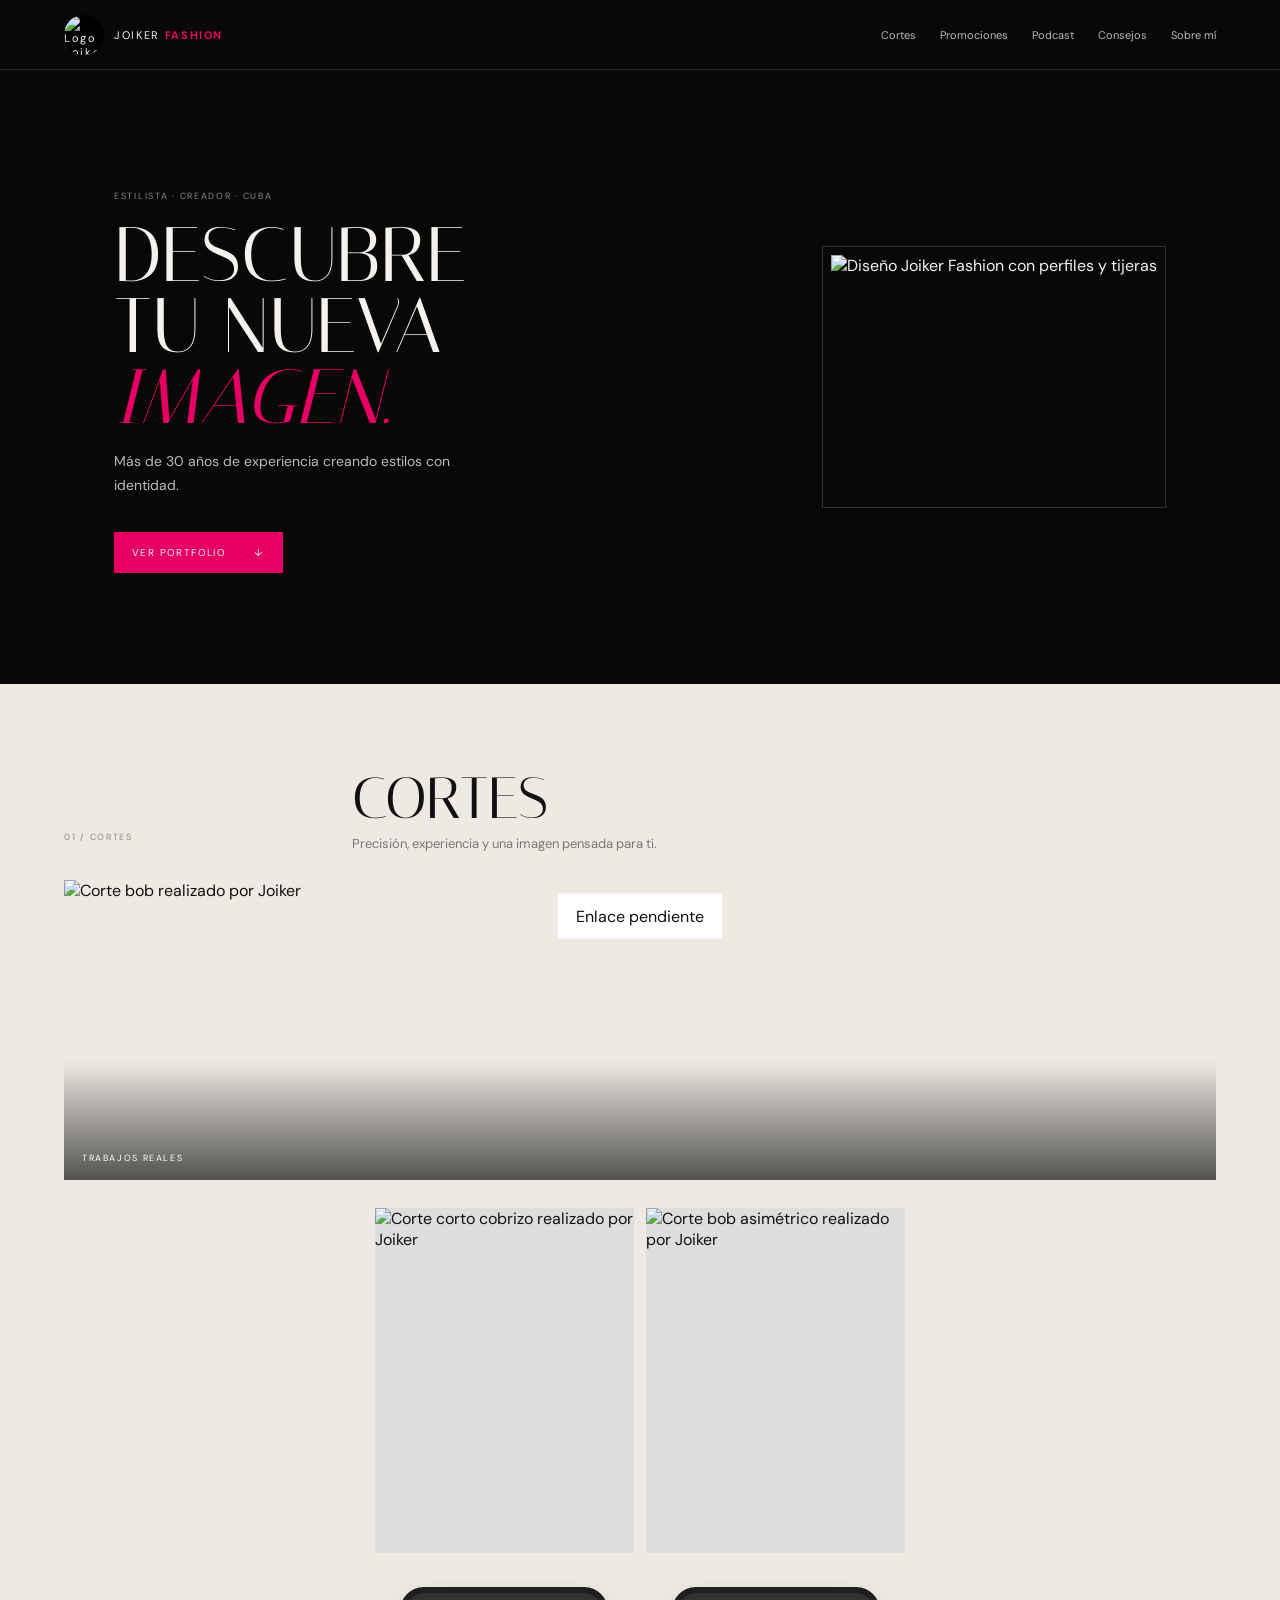
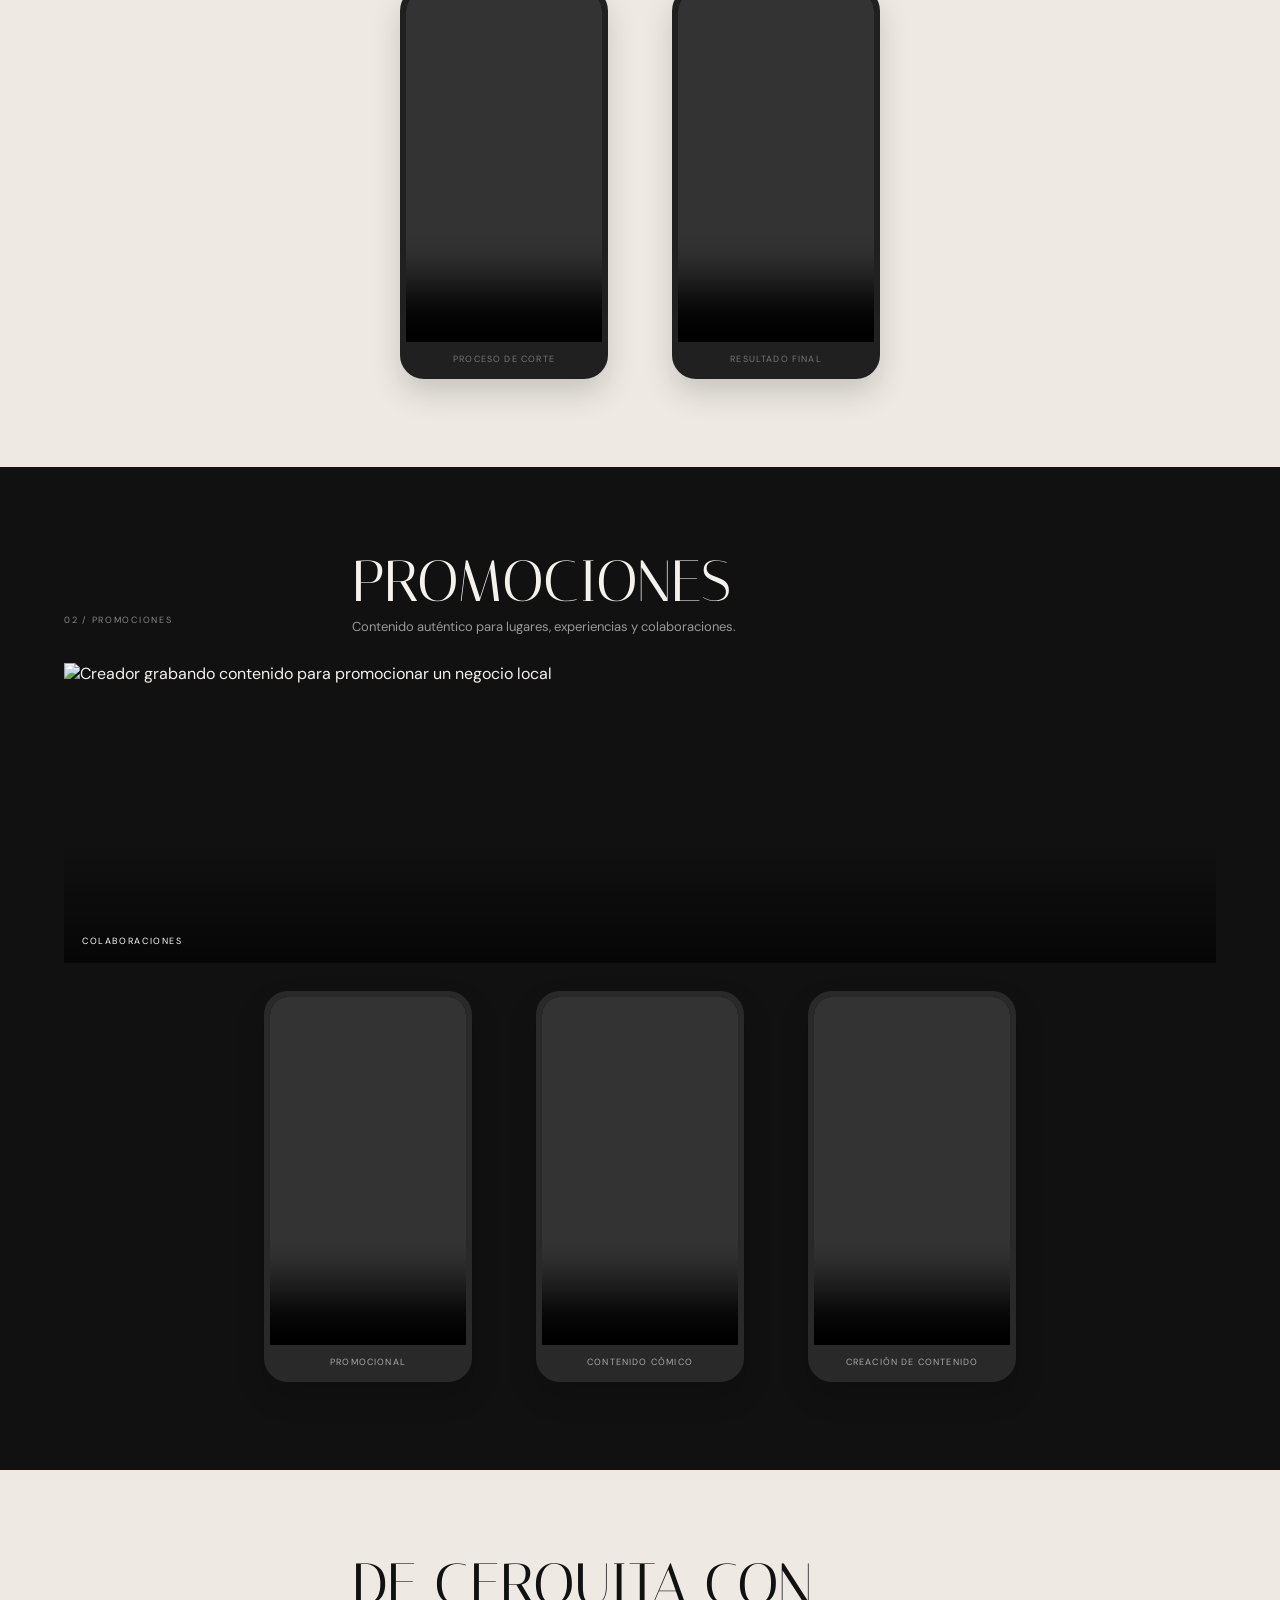
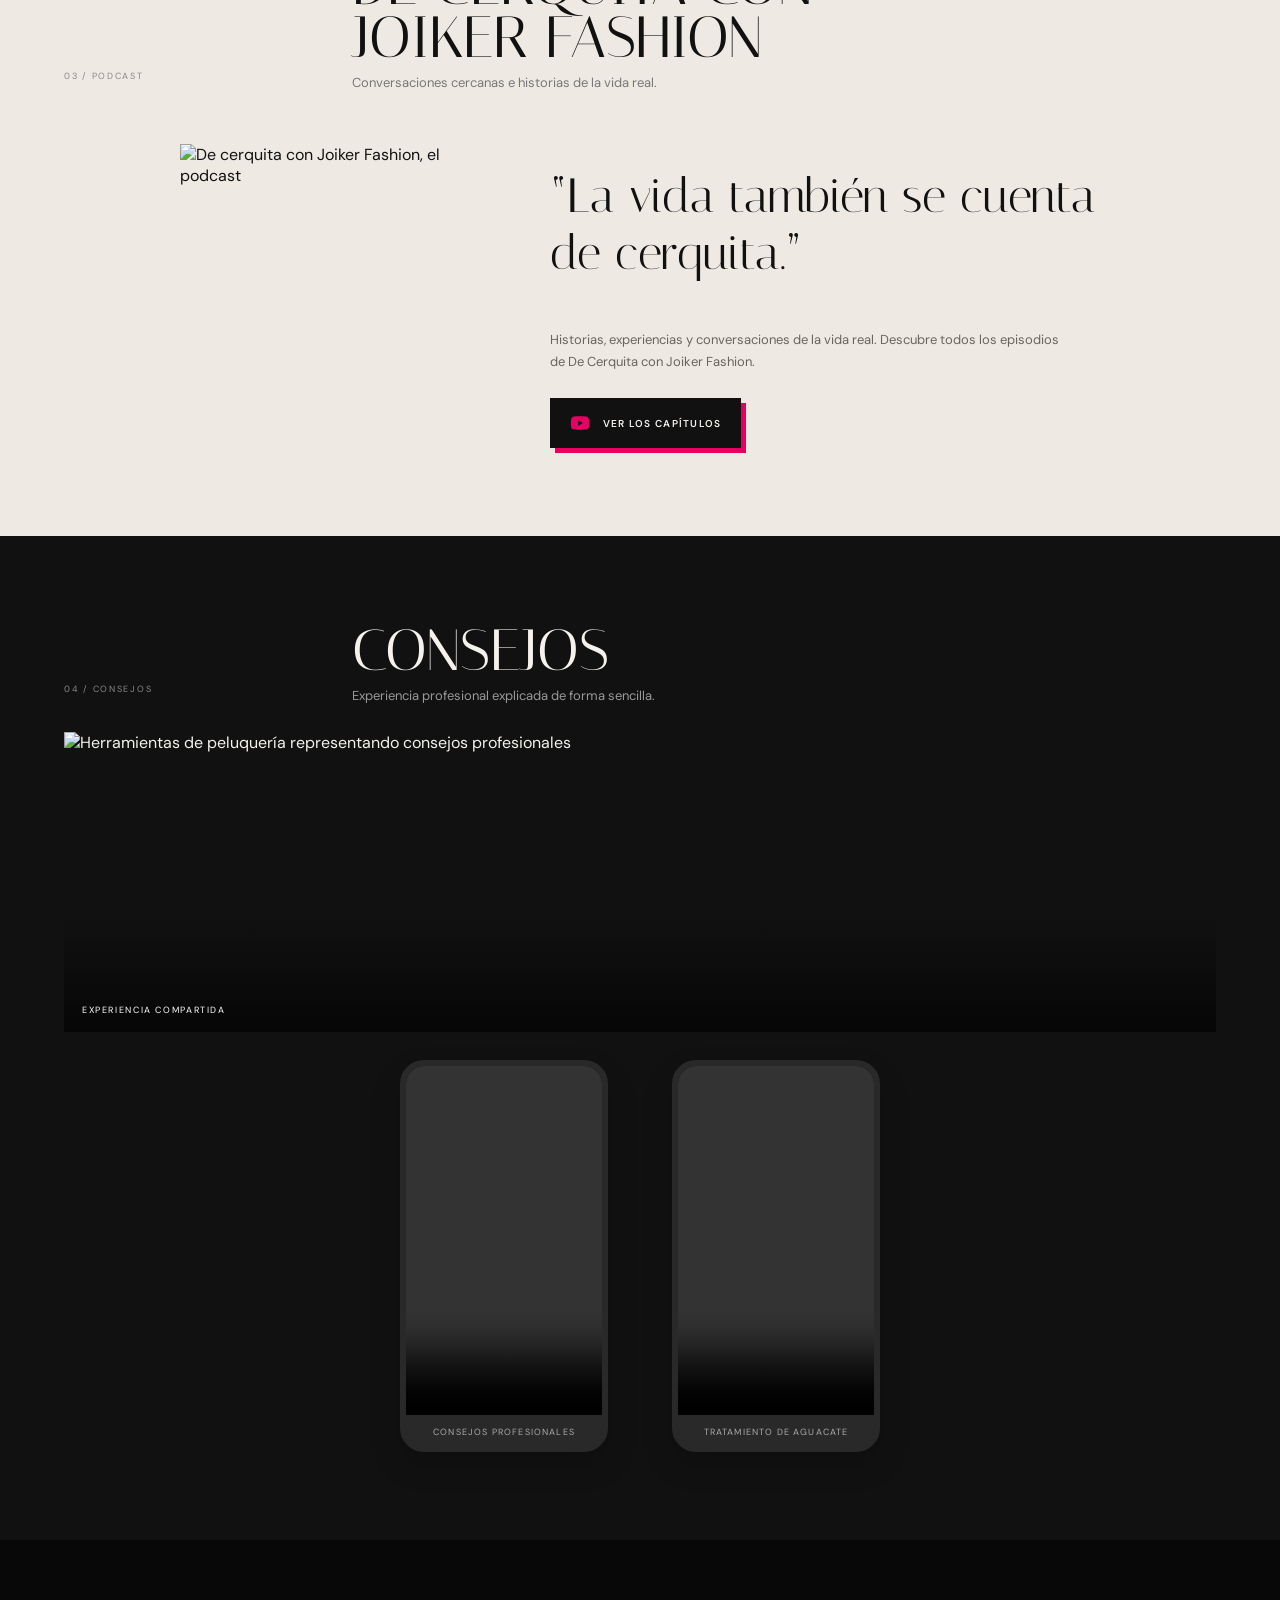
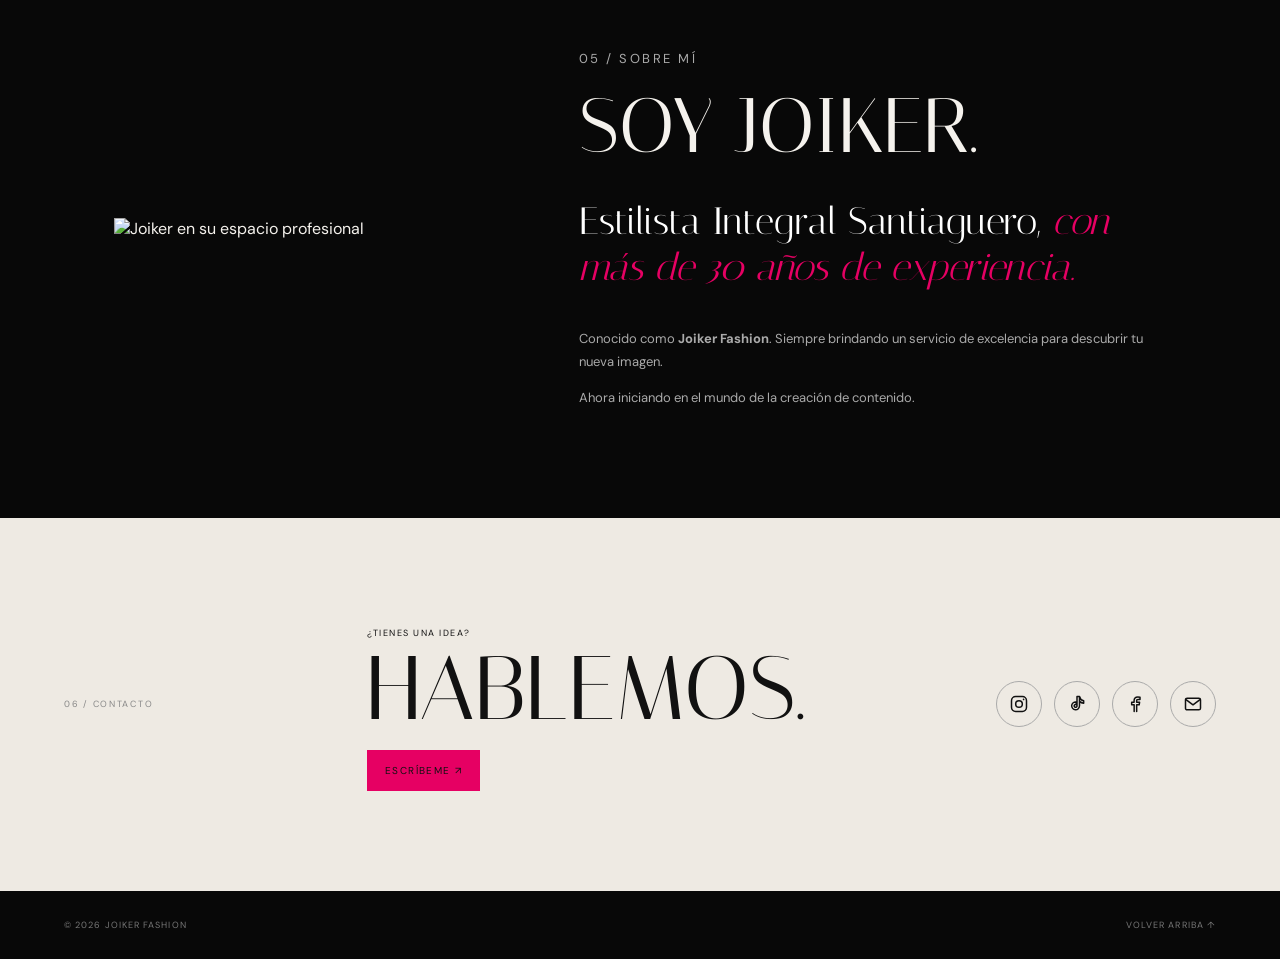
==== index.html @ 78ee2768 "Añadir portfolio de Joiker Fashion" ====
<!doctype html><html lang="es"><head>
<meta charset="utf-8"><meta name="viewport" content="width=device-width,initial-scale=1"><meta name="theme-color" content="#080808">
<meta name="description" content="Joiker Fashion — estilista integral santiaguero y creador de contenido con más de 30 años de experiencia.">
<meta property="og:title" content="Joiker Fashion | Descubre tu imagen"><meta property="og:description" content="Cortes, promociones, podcast y consejos."><meta property="og:image" content="assets/portada-joiker-recortada.png">
<title>Joiker Fashion | Descubre tu imagen</title><link rel="icon" type="image/png" href="assets/logo-limpio.png"><link rel="preconnect" href="https://fonts.googleapis.com"><link rel="preconnect" href="https://fonts.gstatic.com" crossorigin><link href="https://fonts.googleapis.com/css2?family=DM+Sans:wght@400;500;600&family=Italiana&display=swap" rel="stylesheet"><link rel="stylesheet" href="styles.css">
</head><body>
<a class="skip" href="#contenido">Ir al contenido</a>
<header class="nav"><a class="brand" href="#inicio"><img src="assets/logo-limpio.png" alt="Logo Joiker Fashion"><span>JOIKER <b>FASHION</b></span></a><button class="menu-btn" aria-label="Abrir menú" aria-expanded="false"><i></i><i></i></button><nav><a href="#cortes">Cortes</a><a href="#promociones">Promociones</a><a href="#podcast">Podcast</a><a href="#consejos">Consejos</a><a href="#sobre-mi">Sobre mí</a></nav></header>
<main id="contenido">
<section class="hero" id="inicio"><div class="hero-copy reveal"><p class="eyebrow">ESTILISTA · CREADOR · CUBA</p><h1>DESCUBRE<br>TU NUEVA<br><em>IMAGEN.</em></h1><p>Más de 30 años de experiencia creando estilos con identidad.</p><a class="button" href="#cortes">Ver portfolio <span>↓</span></a></div><figure class="hero-photo reveal"><img src="assets/portada-joiker-recortada.png" alt="Diseño Joiker Fashion con perfiles y tijeras"></figure></section>
<section class="category" id="cortes"><header class="category-head"><p class="index">01 / CORTES</p><div><h2>CORTES</h2><p>Precisión, experiencia y una imagen pensada para ti.</p></div></header><div class="category-cover cuts-cover"><img src="assets/corte-real-1.jpg" alt="Corte bob realizado por Joiker"><span>TRABAJOS REALES</span></div><div class="showcase photos two"><figure><img src="assets/corte-real-2.jpg" alt="Corte corto cobrizo realizado por Joiker"></figure><figure><img src="assets/corte-real-3.jpg" alt="Corte bob asimétrico realizado por Joiker"></figure></div><div class="phones"><figure class="phone"><video controls playsinline preload="metadata"><source src="assets/video-corte-1.mp4" type="video/mp4"></video><figcaption>Proceso de corte</figcaption></figure><figure class="phone"><video controls playsinline preload="metadata"><source src="assets/video-corte-2.mp4" type="video/mp4"></video><figcaption>Resultado final</figcaption></figure></div></section>
<section class="category alt" id="promociones"><header class="category-head"><p class="index">02 / PROMOCIONES</p><div><h2>PROMOCIONES</h2><p>Contenido auténtico para lugares, experiencias y colaboraciones.</p></div></header><div class="category-cover"><img src="assets/portada-promociones-general.png" alt="Creador grabando contenido para promocionar un negocio local"><span>COLABORACIONES</span></div><div class="phones three"><figure class="phone"><video controls playsinline preload="metadata"><source src="assets/video-promocional.mp4" type="video/mp4"></video><figcaption>Promocional</figcaption></figure><figure class="phone"><video controls playsinline preload="metadata"><source src="assets/video-comico.mp4" type="video/mp4"></video><figcaption>Contenido cómico</figcaption></figure><figure class="phone"><video controls playsinline preload="metadata"><source src="assets/video-otro.mp4" type="video/mp4"></video><figcaption>Creación de contenido</figcaption></figure></div></section>
<section class="category" id="podcast"><header class="category-head"><p class="index">03 / PODCAST</p><div><h2>DE CERQUITA CON<br>JOIKER FASHION</h2><p>Conversaciones cercanas e historias de la vida real.</p></div></header><div class="podcast-card"><img src="assets/podcast-de-cerquita.jpg" alt="De cerquita con Joiker Fashion, el podcast"><div><p class="quote">“La vida también se cuenta de cerquita.”</p><p class="podcast-copy">Historias, experiencias y conversaciones de la vida real. Descubre todos los episodios de De Cerquita con Joiker Fashion.</p><div class="podcast-actions"><a class="youtube-button" href="https://www.youtube.com/@DecerquitaconJoikerFashion" target="_blank" rel="noopener" aria-label="Ver los capítulos en YouTube"><svg viewBox="0 0 24 24" aria-hidden="true"><path d="M21.6 7.2a2.8 2.8 0 0 0-2-2C17.8 4.7 12 4.7 12 4.7s-5.8 0-7.6.5a2.8 2.8 0 0 0-2 2A29 29 0 0 0 2 12a29 29 0 0 0 .4 4.8 2.8 2.8 0 0 0 2 2c1.8.5 7.6.5 7.6.5s5.8 0 7.6-.5a2.8 2.8 0 0 0 2-2A29 29 0 0 0 22 12a29 29 0 0 0-.4-4.8Z"/><path class="play" d="m10 9 5 3-5 3Z"/></svg><span>Ver los capítulos</span></a></div></div></div></section>
<section class="category alt" id="consejos"><header class="category-head"><p class="index">04 / CONSEJOS</p><div><h2>CONSEJOS</h2><p>Experiencia profesional explicada de forma sencilla.</p></div></header><div class="category-cover"><img src="assets/portada-consejos-general.png" alt="Herramientas de peluquería representando consejos profesionales"><span>EXPERIENCIA COMPARTIDA</span></div><div class="phones"><figure class="phone"><video controls playsinline preload="metadata"><source src="assets/video-consejos.mp4" type="video/mp4"></video><figcaption>Consejos profesionales</figcaption></figure><figure class="phone"><video controls playsinline preload="metadata"><source src="assets/video-tratamiento-aguacate.mp4" type="video/mp4"></video><figcaption>Tratamiento de aguacate</figcaption></figure></div></section>
<section class="about" id="sobre-mi"><figure><img src="assets/joiker-perfil.jpg" alt="Joiker en su espacio profesional"></figure><div><p class="index">05 / SOBRE MÍ</p><h2>SOY JOIKER.</h2><p class="about-lead">Estilista Integral Santiaguero, <em>con más de 30 años de experiencia.</em></p><p>Conocido como <strong>Joiker Fashion</strong>. Siempre brindando un servicio de excelencia para descubrir tu nueva imagen.</p><p>Ahora iniciando en el mundo de la creación de contenido.</p></div></section>
<section class="contact" id="contacto"><p class="index">06 / CONTACTO</p><div><p>¿TIENES UNA IDEA?</p><h2>HABLEMOS.</h2><a class="button js-email" href="#">Escríbeme ↗</a></div><nav class="social-icons" aria-label="Redes sociales"><a class="js-instagram" href="#" target="_blank" rel="noopener" aria-label="Instagram"><svg viewBox="0 0 24 24"><rect x="3" y="3" width="18" height="18" rx="5"/><circle cx="12" cy="12" r="4"/><circle cx="17.5" cy="6.5" r="1" class="fill"/></svg></a><a class="js-tiktok" href="#" target="_blank" rel="noopener" aria-label="TikTok"><svg viewBox="0 0 24 24"><path d="M15 3v11.2a4.7 4.7 0 1 1-4-4.65v3.2a1.7 1.7 0 1 0 1 1.55V3h3Zm0 0c.5 2.8 2.2 4.5 5 5v3.1c-2-.2-3.7-1-5-2.2"/></svg></a><a class="js-facebook" href="#" target="_blank" rel="noopener" aria-label="Facebook"><svg viewBox="0 0 24 24"><path d="M14 21v-8h3l.5-3H14V8.2c0-.9.3-1.7 1.8-1.7H18V3.8c-.4-.1-1.5-.2-2.6-.2-2.7 0-4.5 1.6-4.5 4.6V10H8v3h3v8"/></svg></a><a class="js-email" href="#" aria-label="Correo electrónico"><svg viewBox="0 0 24 24"><rect x="3" y="5" width="18" height="14" rx="2"/><path d="m4 7 8 6 8-6"/></svg></a></nav></section>
</main><footer><span>© <span id="year"></span> Joiker Fashion</span><a href="#inicio">Volver arriba ↑</a></footer><div class="toast">Enlace pendiente</div><script src="script.js"></script></body></html>
---- styles.css ----
:root{--bg:#080808;--paper:#eeeae3;--pink:#e60063;--white:#f5f2ed;--pad:clamp(20px,5vw,68px);--max:1180px}*{box-sizing:border-box}html{scroll-behavior:smooth}body{margin:0;background:var(--bg);color:var(--white);font-family:"DM Sans",sans-serif}img,video{display:block;width:100%}a{color:inherit;text-decoration:none}h1,h2{font-family:"Italiana",serif;font-weight:400;margin:0;line-height:.92}em{font-weight:400;color:var(--pink)}.skip{position:fixed;top:-60px;left:10px;background:var(--pink);padding:10px;z-index:99}.skip:focus{top:10px}.nav{height:70px;padding:0 var(--pad);border-bottom:1px solid #292929;display:flex;align-items:center;justify-content:space-between;position:relative;z-index:20}.brand{display:flex;align-items:center;gap:10px;font-size:11px;letter-spacing:.15em}.brand img{width:40px;height:40px;border-radius:50%;object-fit:cover}.brand b{color:var(--pink)}.nav nav{display:flex;gap:24px;font-size:11px;color:#bbb}.menu-btn{display:none;background:none;border:0;width:40px}.menu-btn i{display:block;height:1px;background:white;margin:6px}.hero{max-width:var(--max);min-height:calc(100svh - 70px);margin:auto;padding:clamp(55px,8vw,100px) var(--pad);display:grid;grid-template-columns:1fr 1fr;align-items:center;gap:clamp(35px,7vw,95px)}.eyebrow,.index{font-size:9px;letter-spacing:.19em;color:#888}.hero h1{font-size:clamp(58px,7vw,104px);margin:20px 0}.hero-copy>p:not(.eyebrow){color:#bbb;font-size:14px;line-height:1.7;max-width:400px}.button{display:inline-flex;gap:28px;background:var(--pink);padding:14px 18px;margin-top:20px;font-size:10px;letter-spacing:.14em;text-transform:uppercase}.hero-photo{margin:0;max-width:480px;justify-self:end;border:1px solid #333;padding:10px}.hero-photo img{aspect-ratio:4/3;object-fit:cover}.category{padding:clamp(70px,9vw,120px) var(--pad);background:var(--paper);color:#111}.category.alt{background:#111;color:var(--white)}.category>*{max-width:var(--max);margin-inline:auto}.category-head{display:grid;grid-template-columns:1fr 3fr;align-items:end;margin-bottom:36px}.category-head h2{font-size:clamp(46px,6vw,82px)}.category-head div p{color:#777;font-size:13px;margin:10px 0 0}.alt .category-head div p{color:#999}.category-cover{height:clamp(220px,36vw,430px);position:relative;overflow:hidden;margin-bottom:34px}.category-cover img{height:100%;object-fit:cover}.category-cover:after{content:"";position:absolute;inset:0;background:linear-gradient(transparent 60%,rgba(0,0,0,.65))}.category-cover span{position:absolute;left:18px;bottom:16px;z-index:2;color:white;font-size:9px;letter-spacing:.18em}.showcase.photos{display:grid;grid-template-columns:repeat(3,1fr);gap:12px;margin-bottom:46px}.photos figure{margin:0;overflow:hidden;background:#ddd}.photos img{aspect-ratio:3/4;object-fit:cover}.phones{display:flex;justify-content:center;align-items:flex-start;gap:clamp(20px,5vw,64px);flex-wrap:wrap}.phone{width:min(100%,260px);margin:0;border:7px solid #202020;border-radius:28px;background:#202020;overflow:hidden;box-shadow:0 16px 36px rgba(0,0,0,.18)}.alt .phone{border-color:#292929;background:#292929}.phone video{aspect-ratio:9/16;object-fit:cover;background:#000}.phone figcaption{text-align:center;padding:11px 6px 8px;color:#777;font-size:9px;letter-spacing:.13em;text-transform:uppercase}.alt .phone figcaption{color:#aaa}.podcast-card{display:grid;grid-template-columns:280px 1fr;gap:clamp(35px,7vw,90px);align-items:center;max-width:920px}.podcast-card img{aspect-ratio:1;object-fit:contain}.quote{font-family:"Italiana";font-size:clamp(28px,4vw,48px)}.text-link{font-size:10px;color:var(--pink);letter-spacing:.12em;text-transform:uppercase;border-bottom:1px solid var(--pink);padding-bottom:7px}.about{max-width:var(--max);margin:auto;padding:clamp(75px,10vw,130px) var(--pad);display:grid;grid-template-columns:minmax(260px,460px) 1fr;gap:clamp(40px,8vw,100px);align-items:center}.about figure{margin:0}.about figure img{width:100%;height:auto;object-fit:contain}.about h2{font-size:clamp(45px,6vw,78px);margin:20px 0}.about-lead{font-family:"Italiana";font-size:clamp(24px,3vw,38px)!important;line-height:1.2!important;color:white!important}.about div>p{color:#aaa;line-height:1.75;font-size:13px}.contact{background:var(--paper);color:#111;padding:clamp(65px,8vw,100px) var(--pad);display:grid;grid-template-columns:1fr 2fr 1fr;align-items:center;gap:30px}.contact h2{font-size:clamp(50px,7vw,90px)}.contact>div>p{font-size:9px;letter-spacing:.17em}.social-icons{display:flex;gap:12px;justify-content:flex-end}.social-icons a{width:46px;height:46px;border:1px solid #aaa;border-radius:50%;display:grid;place-items:center;transition:.2s}.social-icons a:hover{background:var(--pink);border-color:var(--pink);color:white}.social-icons svg{width:20px;height:20px;fill:none;stroke:currentColor;stroke-width:1.8;stroke-linecap:round;stroke-linejoin:round}.social-icons .fill{fill:currentColor;stroke:none}footer{padding:28px var(--pad);display:flex;justify-content:space-between;color:#777;font-size:9px;letter-spacing:.12em;text-transform:uppercase}.toast{position:fixed;bottom:20px;left:50%;transform:translate(-50%,130%);background:white;color:#111;padding:12px 18px;transition:.3s}.toast.show{transform:translate(-50%,0)}.reveal{opacity:0;transform:translateY(18px);transition:.6s}.reveal.visible{opacity:1;transform:none}
@media(max-width:760px){.nav nav{display:none;position:absolute;top:70px;left:0;right:0;background:#090909;padding:24px var(--pad);flex-direction:column}.nav.open nav{display:flex}.menu-btn{display:block}.hero{grid-template-columns:1fr;min-height:auto;padding-block:55px}.hero-photo{max-width:420px;justify-self:center}.category-head{grid-template-columns:1fr;gap:14px}.podcast-card{grid-template-columns:minmax(180px,260px) 1fr}.about{grid-template-columns:1fr}.about figure{max-width:480px;margin:auto}.contact{grid-template-columns:1fr}.social-icons{justify-content:flex-start}}
@media(max-width:500px){.brand span{display:none}.hero h1{font-size:16vw}.hero-photo{padding:6px}.category{padding-inline:20px}.category-cover{height:230px}.showcase.photos{grid-template-columns:repeat(3,1fr);gap:6px}.phone{width:calc(50% - 10px);border-width:5px;border-radius:20px}.phones.three .phone{width:calc(50% - 10px)}.phone figcaption{font-size:7px;min-height:34px}.podcast-card{grid-template-columns:1fr}.podcast-card img{max-width:240px}.about{padding-inline:20px}.contact{padding-inline:20px}.social-icons a{width:43px;height:43px}}
@media(prefers-reduced-motion:reduce){html{scroll-behavior:auto}.reveal{opacity:1;transform:none;transition:none}}

/* Escala calibrada con el portfolio Cogeso UGC de referencia */
.hero{min-height:614px;padding-block:55px}.hero h1{font-size:clamp(58px,6vw,84px);margin-block:18px}.hero-photo{max-width:410px;padding:8px}.category{padding-block:clamp(58px,7vw,88px)}.category-head{margin-bottom:28px}.category-head h2{font-size:clamp(42px,4.5vw,60px)}.category-cover{height:clamp(200px,25vw,300px);margin-bottom:28px}.showcase.photos{max-width:800px;margin-bottom:34px}.phone{width:208px;border-width:6px;border-radius:24px;box-shadow:0 14px 30px rgba(0,0,0,.16)}.about{padding-block:clamp(65px,8vw,95px);grid-template-columns:minmax(240px,380px) 1fr;gap:clamp(40px,7vw,85px)}
@media(max-width:760px){.hero{min-height:auto;padding-block:48px}.hero-photo{max-width:360px}.category-head{gap:12px}.podcast-card{grid-template-columns:minmax(180px,240px) 1fr}.about{grid-template-columns:1fr}.about figure{max-width:420px}}
@media(max-width:500px){.hero h1{font-size:50px}.category{padding-block:58px}.category-head h2{font-size:42px}.category-cover{height:205px}.showcase.photos{grid-template-columns:repeat(2,1fr);gap:8px;max-width:330px}.showcase.photos figure:last-child{grid-column:span 2;width:calc(50% - 4px)}.phones{flex-direction:column;align-items:center;gap:26px}.phone,.phones.three .phone{width:284px;max-width:calc(100vw - 48px);border-width:6px;border-radius:24px}.phone figcaption{font-size:8px;min-height:auto}.podcast-card{grid-template-columns:1fr}.podcast-card img{max-width:220px}.about{padding-block:65px}}

.cuts-cover img{object-position:center 38%}.showcase.photos.two{grid-template-columns:repeat(2,1fr);max-width:530px}
@media(max-width:500px){.showcase.photos.two figure:last-child{grid-column:auto;width:auto}}

.brand img{object-fit:contain;background:#000}

.podcast-copy{max-width:520px;color:#69645e;font-size:13px;line-height:1.7}.podcast-actions{display:flex;align-items:center;gap:22px;flex-wrap:wrap;margin-top:25px}.youtube-button{display:inline-flex;align-items:center;gap:12px;background:#111;color:#f5f2ed;padding:13px 18px;border:1px solid #111;border-radius:0;font-size:10px;font-weight:600;letter-spacing:.13em;text-transform:uppercase;box-shadow:5px 5px 0 var(--pink);transition:transform .2s,box-shadow .2s,color .2s}.youtube-button:hover{color:var(--pink);transform:translate(-2px,-2px);box-shadow:8px 8px 0 var(--pink)}.youtube-button svg{width:22px;height:22px;fill:var(--pink)}.youtube-button .play{fill:#111}.youtube-button:hover .play{fill:#111}
@media(max-width:500px){.podcast-actions{align-items:flex-start;flex-direction:column}.youtube-button{justify-content:center;width:100%;max-width:284px}}
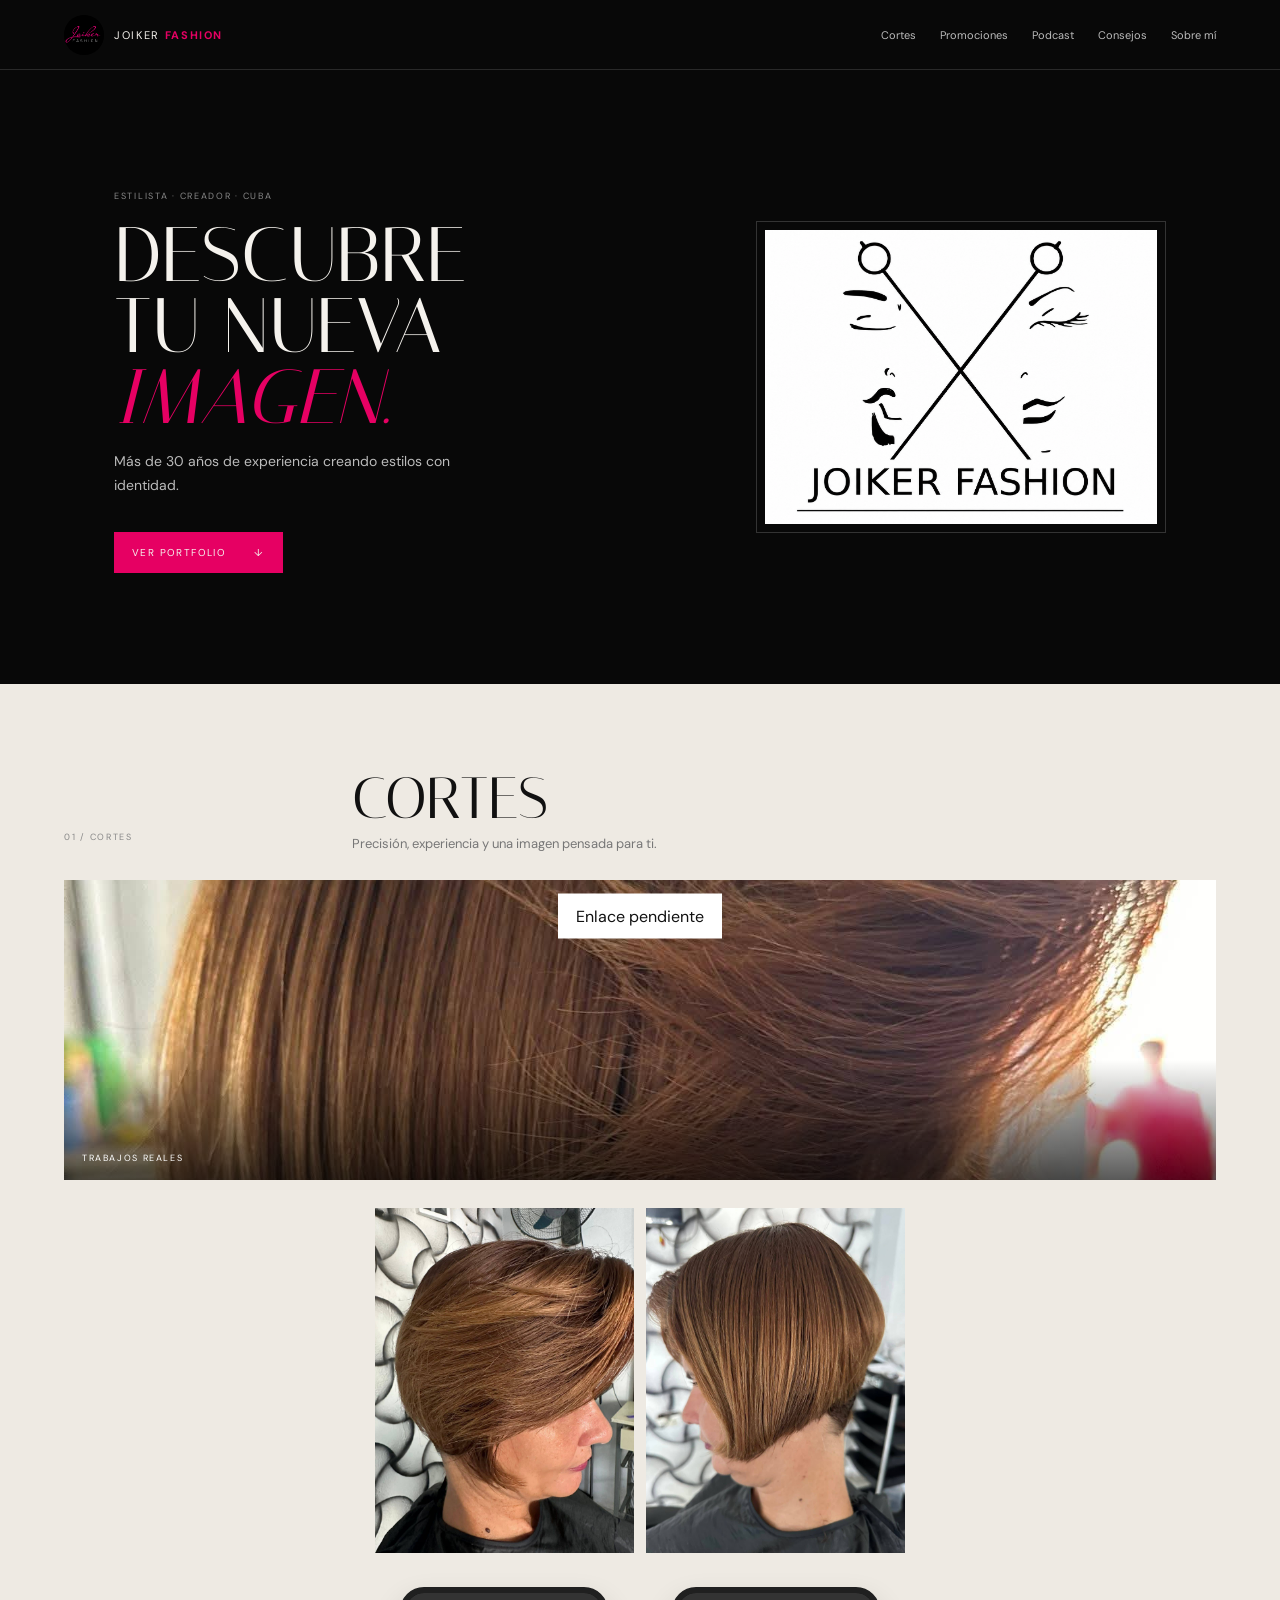
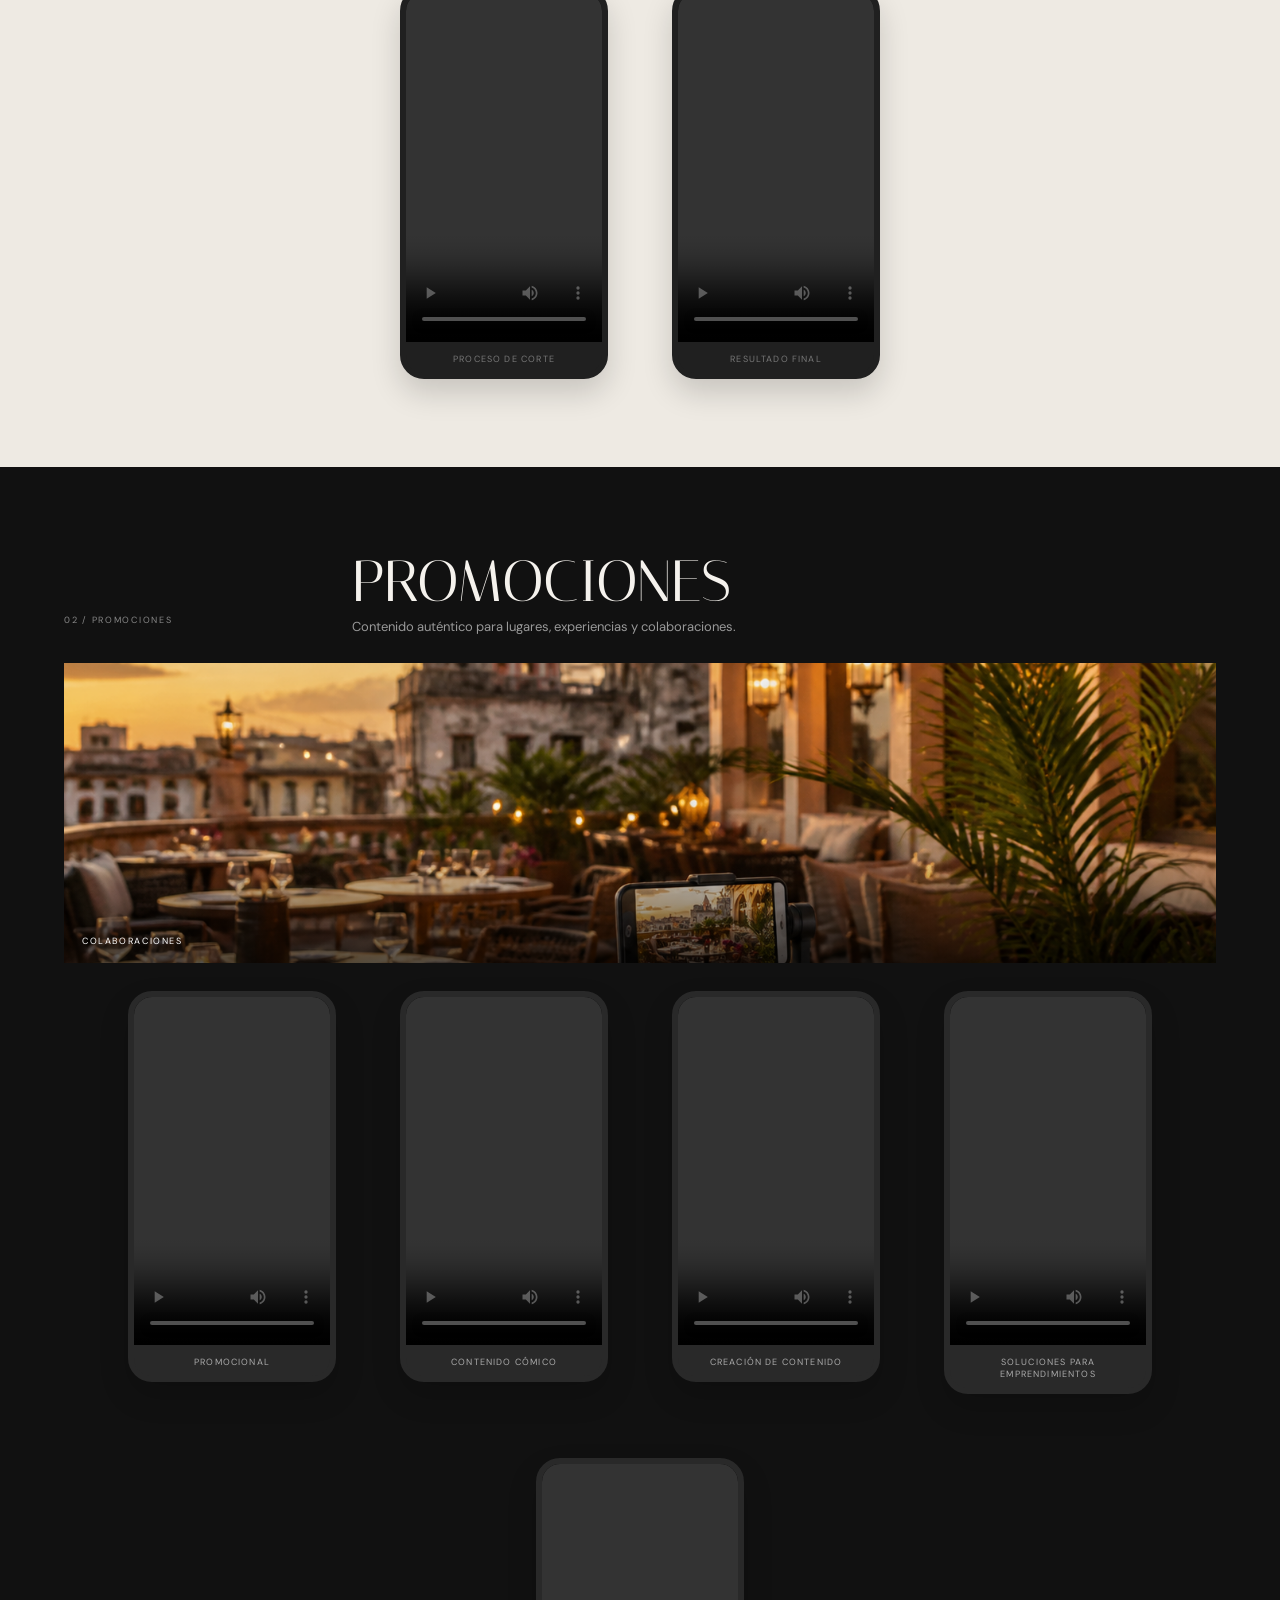
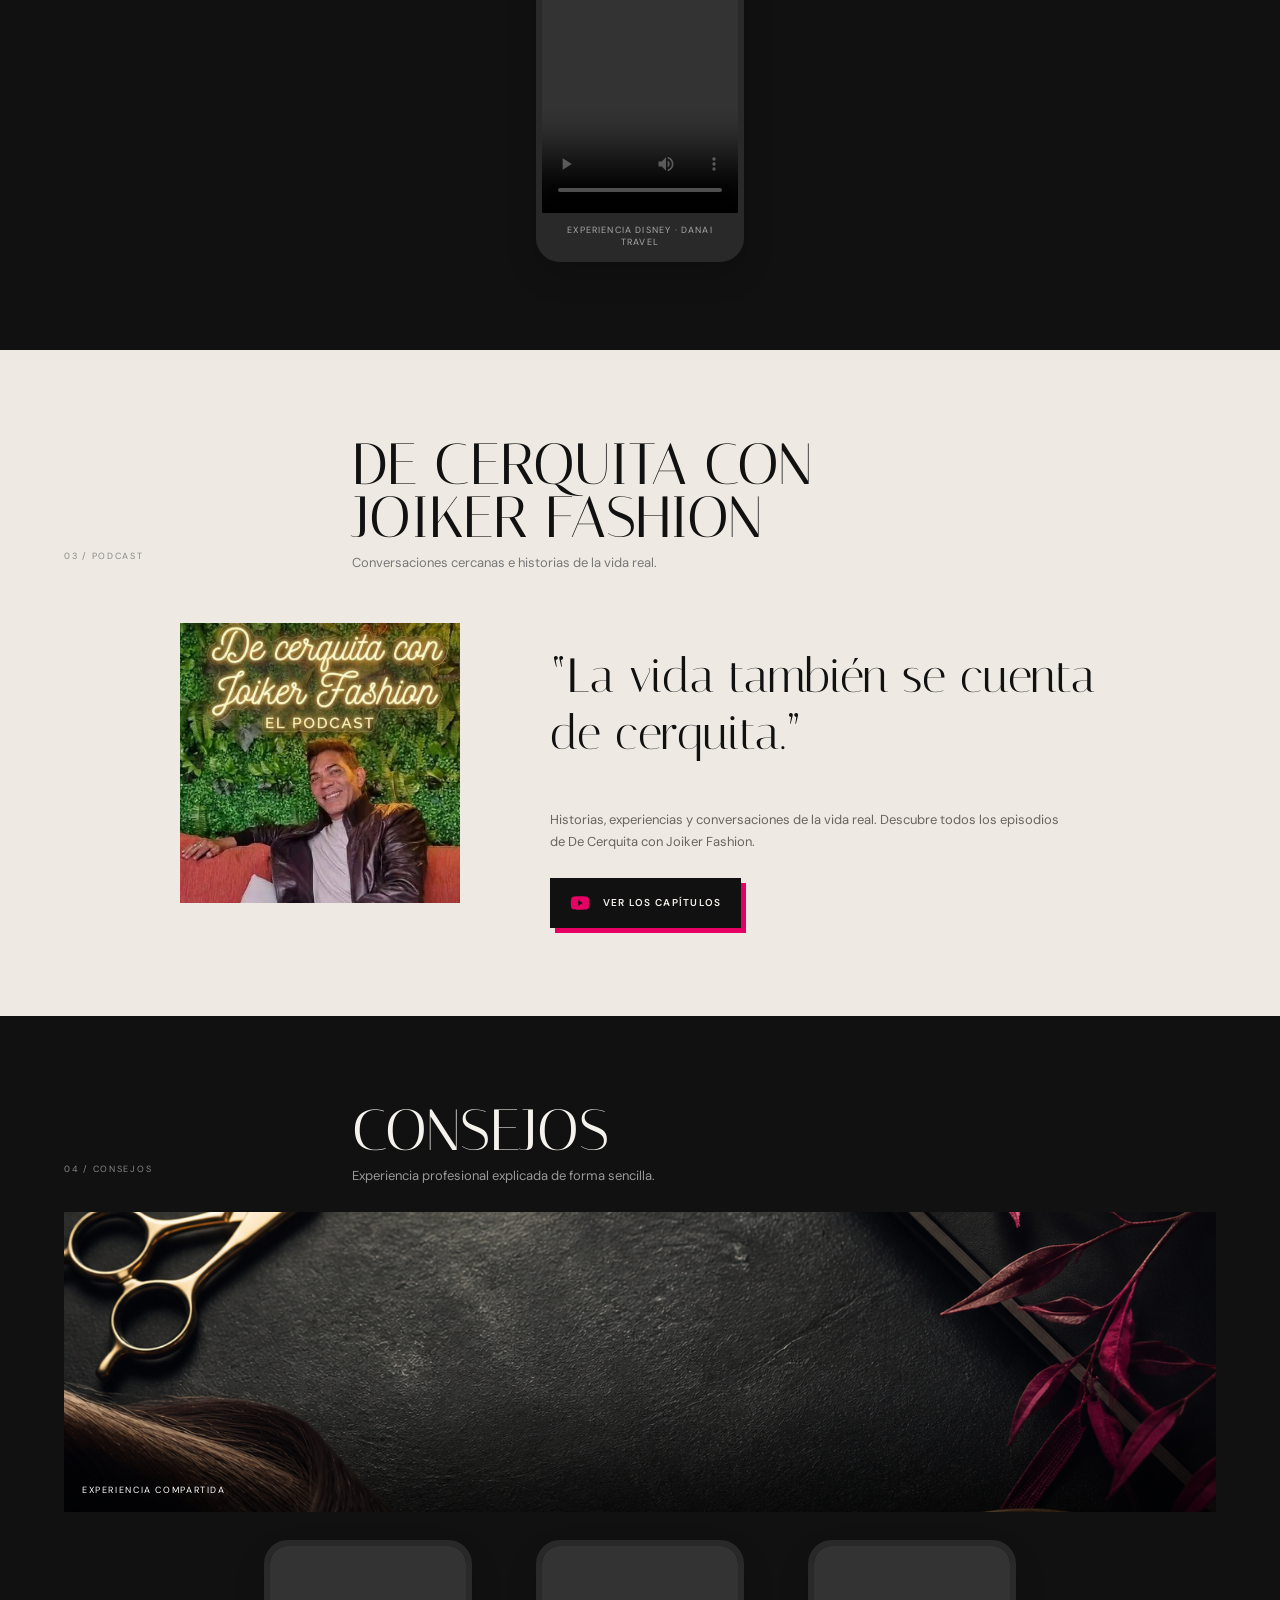
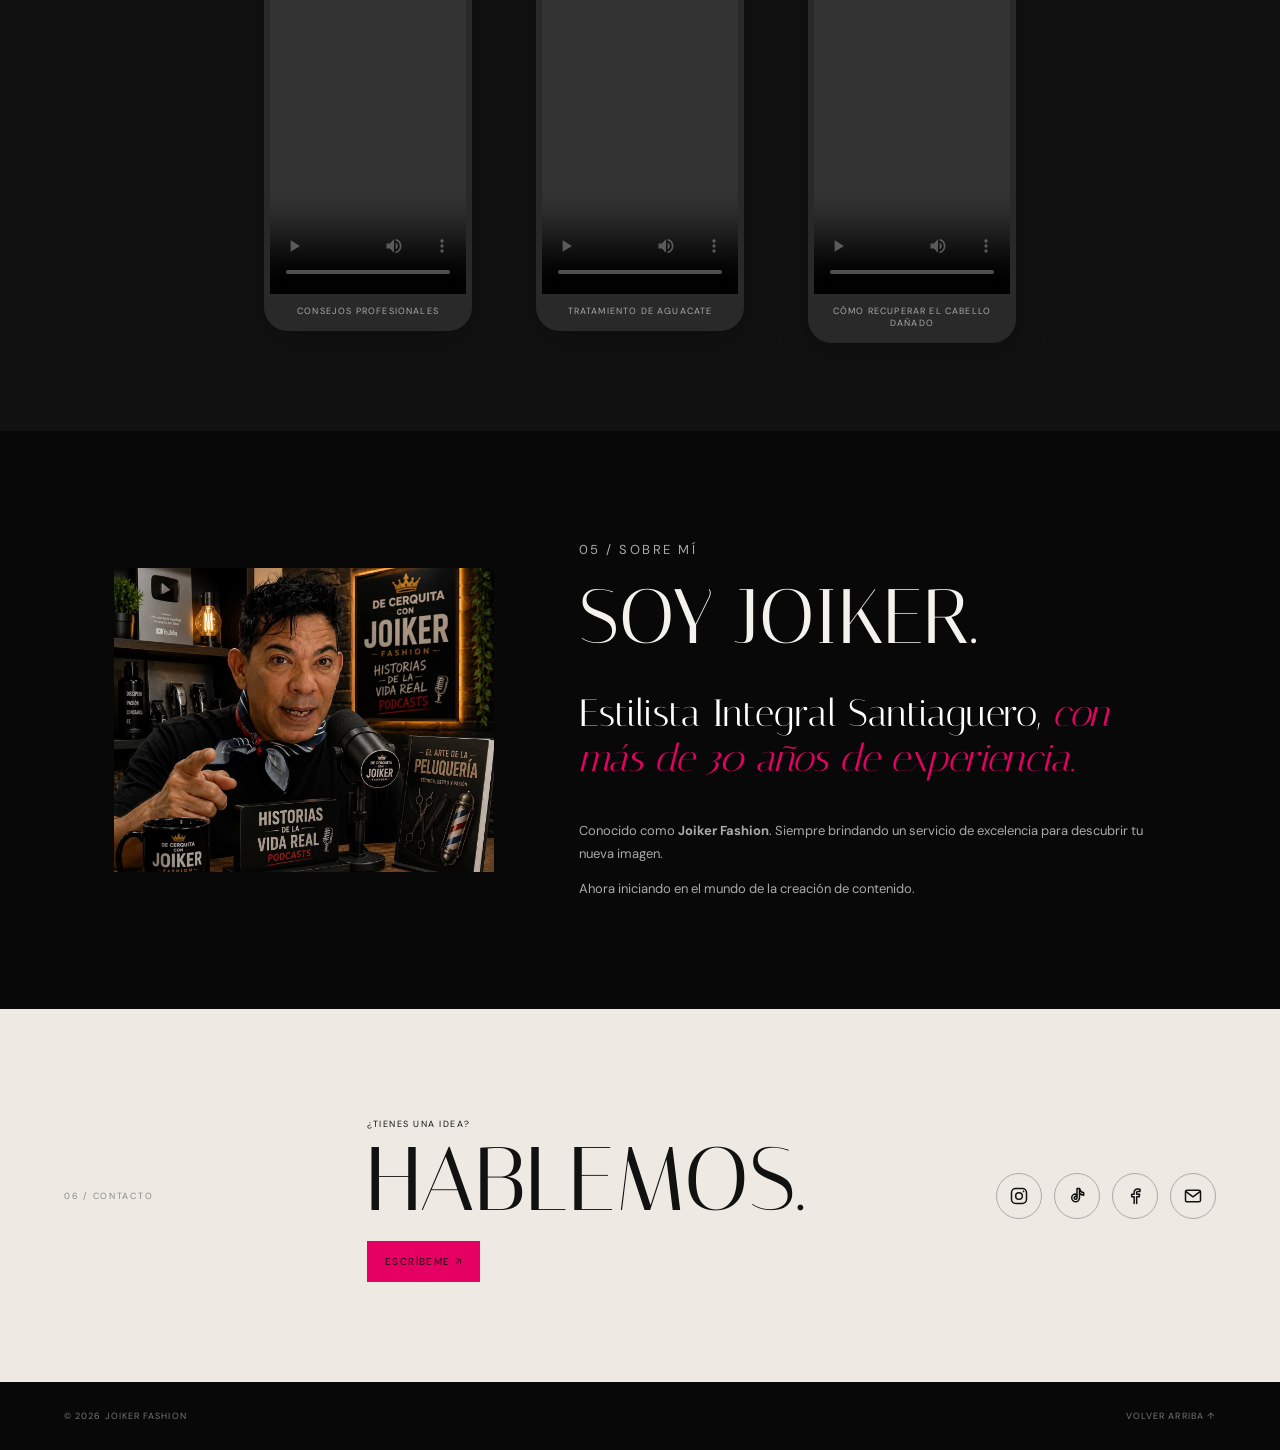
==== commit 2ec1394b: "Actualizar portfolio de Joiker Fashion" ====
--- a/index.html
+++ b/index.html
@@ -9,9 +9,9 @@
 <main id="contenido">
 <section class="hero" id="inicio"><div class="hero-copy reveal"><p class="eyebrow">ESTILISTA · CREADOR · CUBA</p><h1>DESCUBRE<br>TU NUEVA<br><em>IMAGEN.</em></h1><p>Más de 30 años de experiencia creando estilos con identidad.</p><a class="button" href="#cortes">Ver portfolio <span>↓</span></a></div><figure class="hero-photo reveal"><img src="assets/portada-joiker-recortada.png" alt="Diseño Joiker Fashion con perfiles y tijeras"></figure></section>
 <section class="category" id="cortes"><header class="category-head"><p class="index">01 / CORTES</p><div><h2>CORTES</h2><p>Precisión, experiencia y una imagen pensada para ti.</p></div></header><div class="category-cover cuts-cover"><img src="assets/corte-real-1.jpg" alt="Corte bob realizado por Joiker"><span>TRABAJOS REALES</span></div><div class="showcase photos two"><figure><img src="assets/corte-real-2.jpg" alt="Corte corto cobrizo realizado por Joiker"></figure><figure><img src="assets/corte-real-3.jpg" alt="Corte bob asimétrico realizado por Joiker"></figure></div><div class="phones"><figure class="phone"><video controls playsinline preload="metadata"><source src="assets/video-corte-1.mp4" type="video/mp4"></video><figcaption>Proceso de corte</figcaption></figure><figure class="phone"><video controls playsinline preload="metadata"><source src="assets/video-corte-2.mp4" type="video/mp4"></video><figcaption>Resultado final</figcaption></figure></div></section>
-<section class="category alt" id="promociones"><header class="category-head"><p class="index">02 / PROMOCIONES</p><div><h2>PROMOCIONES</h2><p>Contenido auténtico para lugares, experiencias y colaboraciones.</p></div></header><div class="category-cover"><img src="assets/portada-promociones-general.png" alt="Creador grabando contenido para promocionar un negocio local"><span>COLABORACIONES</span></div><div class="phones three"><figure class="phone"><video controls playsinline preload="metadata"><source src="assets/video-promocional.mp4" type="video/mp4"></video><figcaption>Promocional</figcaption></figure><figure class="phone"><video controls playsinline preload="metadata"><source src="assets/video-comico.mp4" type="video/mp4"></video><figcaption>Contenido cómico</figcaption></figure><figure class="phone"><video controls playsinline preload="metadata"><source src="assets/video-otro.mp4" type="video/mp4"></video><figcaption>Creación de contenido</figcaption></figure></div></section>
+<section class="category alt" id="promociones"><header class="category-head"><p class="index">02 / PROMOCIONES</p><div><h2>PROMOCIONES</h2><p>Contenido auténtico para lugares, experiencias y colaboraciones.</p></div></header><div class="category-cover"><img src="assets/portada-promociones-general.png" alt="Creador grabando contenido para promocionar un negocio local"><span>COLABORACIONES</span></div><div class="phones three"><figure class="phone"><video controls playsinline preload="metadata"><source src="assets/video-promocional.mp4" type="video/mp4"></video><figcaption>Promocional</figcaption></figure><figure class="phone"><video controls playsinline preload="metadata"><source src="assets/video-comico.mp4" type="video/mp4"></video><figcaption>Contenido cómico</figcaption></figure><figure class="phone"><video controls playsinline preload="metadata"><source src="assets/video-otro.mp4" type="video/mp4"></video><figcaption>Creación de contenido</figcaption></figure><figure class="phone"><video controls playsinline preload="metadata"><source src="assets/promocion-stiprintpc.mp4" type="video/mp4"></video><figcaption>Soluciones para emprendimientos</figcaption></figure><figure class="phone"><video controls playsinline preload="metadata"><source src="assets/promocion-danai-travel.mp4" type="video/mp4"></video><figcaption>Experiencia Disney · Danai Travel</figcaption></figure></div></section>
 <section class="category" id="podcast"><header class="category-head"><p class="index">03 / PODCAST</p><div><h2>DE CERQUITA CON<br>JOIKER FASHION</h2><p>Conversaciones cercanas e historias de la vida real.</p></div></header><div class="podcast-card"><img src="assets/podcast-de-cerquita.jpg" alt="De cerquita con Joiker Fashion, el podcast"><div><p class="quote">“La vida también se cuenta de cerquita.”</p><p class="podcast-copy">Historias, experiencias y conversaciones de la vida real. Descubre todos los episodios de De Cerquita con Joiker Fashion.</p><div class="podcast-actions"><a class="youtube-button" href="https://www.youtube.com/@DecerquitaconJoikerFashion" target="_blank" rel="noopener" aria-label="Ver los capítulos en YouTube"><svg viewBox="0 0 24 24" aria-hidden="true"><path d="M21.6 7.2a2.8 2.8 0 0 0-2-2C17.8 4.7 12 4.7 12 4.7s-5.8 0-7.6.5a2.8 2.8 0 0 0-2 2A29 29 0 0 0 2 12a29 29 0 0 0 .4 4.8 2.8 2.8 0 0 0 2 2c1.8.5 7.6.5 7.6.5s5.8 0 7.6-.5a2.8 2.8 0 0 0 2-2A29 29 0 0 0 22 12a29 29 0 0 0-.4-4.8Z"/><path class="play" d="m10 9 5 3-5 3Z"/></svg><span>Ver los capítulos</span></a></div></div></div></section>
-<section class="category alt" id="consejos"><header class="category-head"><p class="index">04 / CONSEJOS</p><div><h2>CONSEJOS</h2><p>Experiencia profesional explicada de forma sencilla.</p></div></header><div class="category-cover"><img src="assets/portada-consejos-general.png" alt="Herramientas de peluquería representando consejos profesionales"><span>EXPERIENCIA COMPARTIDA</span></div><div class="phones"><figure class="phone"><video controls playsinline preload="metadata"><source src="assets/video-consejos.mp4" type="video/mp4"></video><figcaption>Consejos profesionales</figcaption></figure><figure class="phone"><video controls playsinline preload="metadata"><source src="assets/video-tratamiento-aguacate.mp4" type="video/mp4"></video><figcaption>Tratamiento de aguacate</figcaption></figure></div></section>
+<section class="category alt" id="consejos"><header class="category-head"><p class="index">04 / CONSEJOS</p><div><h2>CONSEJOS</h2><p>Experiencia profesional explicada de forma sencilla.</p></div></header><div class="category-cover"><img src="assets/portada-consejos-general.png" alt="Herramientas de peluquería representando consejos profesionales"><span>EXPERIENCIA COMPARTIDA</span></div><div class="phones"><figure class="phone"><video controls playsinline preload="metadata"><source src="assets/video-consejos.mp4" type="video/mp4"></video><figcaption>Consejos profesionales</figcaption></figure><figure class="phone"><video controls playsinline preload="metadata"><source src="assets/video-tratamiento-aguacate.mp4" type="video/mp4"></video><figcaption>Tratamiento de aguacate</figcaption></figure><figure class="phone"><video controls playsinline preload="metadata"><source src="assets/consejo-cabello-danado.mp4" type="video/mp4"></video><figcaption>Cómo recuperar el cabello dañado</figcaption></figure></div></section>
 <section class="about" id="sobre-mi"><figure><img src="assets/joiker-perfil.jpg" alt="Joiker en su espacio profesional"></figure><div><p class="index">05 / SOBRE MÍ</p><h2>SOY JOIKER.</h2><p class="about-lead">Estilista Integral Santiaguero, <em>con más de 30 años de experiencia.</em></p><p>Conocido como <strong>Joiker Fashion</strong>. Siempre brindando un servicio de excelencia para descubrir tu nueva imagen.</p><p>Ahora iniciando en el mundo de la creación de contenido.</p></div></section>
 <section class="contact" id="contacto"><p class="index">06 / CONTACTO</p><div><p>¿TIENES UNA IDEA?</p><h2>HABLEMOS.</h2><a class="button js-email" href="#">Escríbeme ↗</a></div><nav class="social-icons" aria-label="Redes sociales"><a class="js-instagram" href="#" target="_blank" rel="noopener" aria-label="Instagram"><svg viewBox="0 0 24 24"><rect x="3" y="3" width="18" height="18" rx="5"/><circle cx="12" cy="12" r="4"/><circle cx="17.5" cy="6.5" r="1" class="fill"/></svg></a><a class="js-tiktok" href="#" target="_blank" rel="noopener" aria-label="TikTok"><svg viewBox="0 0 24 24"><path d="M15 3v11.2a4.7 4.7 0 1 1-4-4.65v3.2a1.7 1.7 0 1 0 1 1.55V3h3Zm0 0c.5 2.8 2.2 4.5 5 5v3.1c-2-.2-3.7-1-5-2.2"/></svg></a><a class="js-facebook" href="#" target="_blank" rel="noopener" aria-label="Facebook"><svg viewBox="0 0 24 24"><path d="M14 21v-8h3l.5-3H14V8.2c0-.9.3-1.7 1.8-1.7H18V3.8c-.4-.1-1.5-.2-2.6-.2-2.7 0-4.5 1.6-4.5 4.6V10H8v3h3v8"/></svg></a><a class="js-email" href="#" aria-label="Correo electrónico"><svg viewBox="0 0 24 24"><rect x="3" y="5" width="18" height="14" rx="2"/><path d="m4 7 8 6 8-6"/></svg></a></nav></section>
 </main><footer><span>© <span id="year"></span> Joiker Fashion</span><a href="#inicio">Volver arriba ↑</a></footer><div class="toast">Enlace pendiente</div><script src="script.js"></script></body></html>
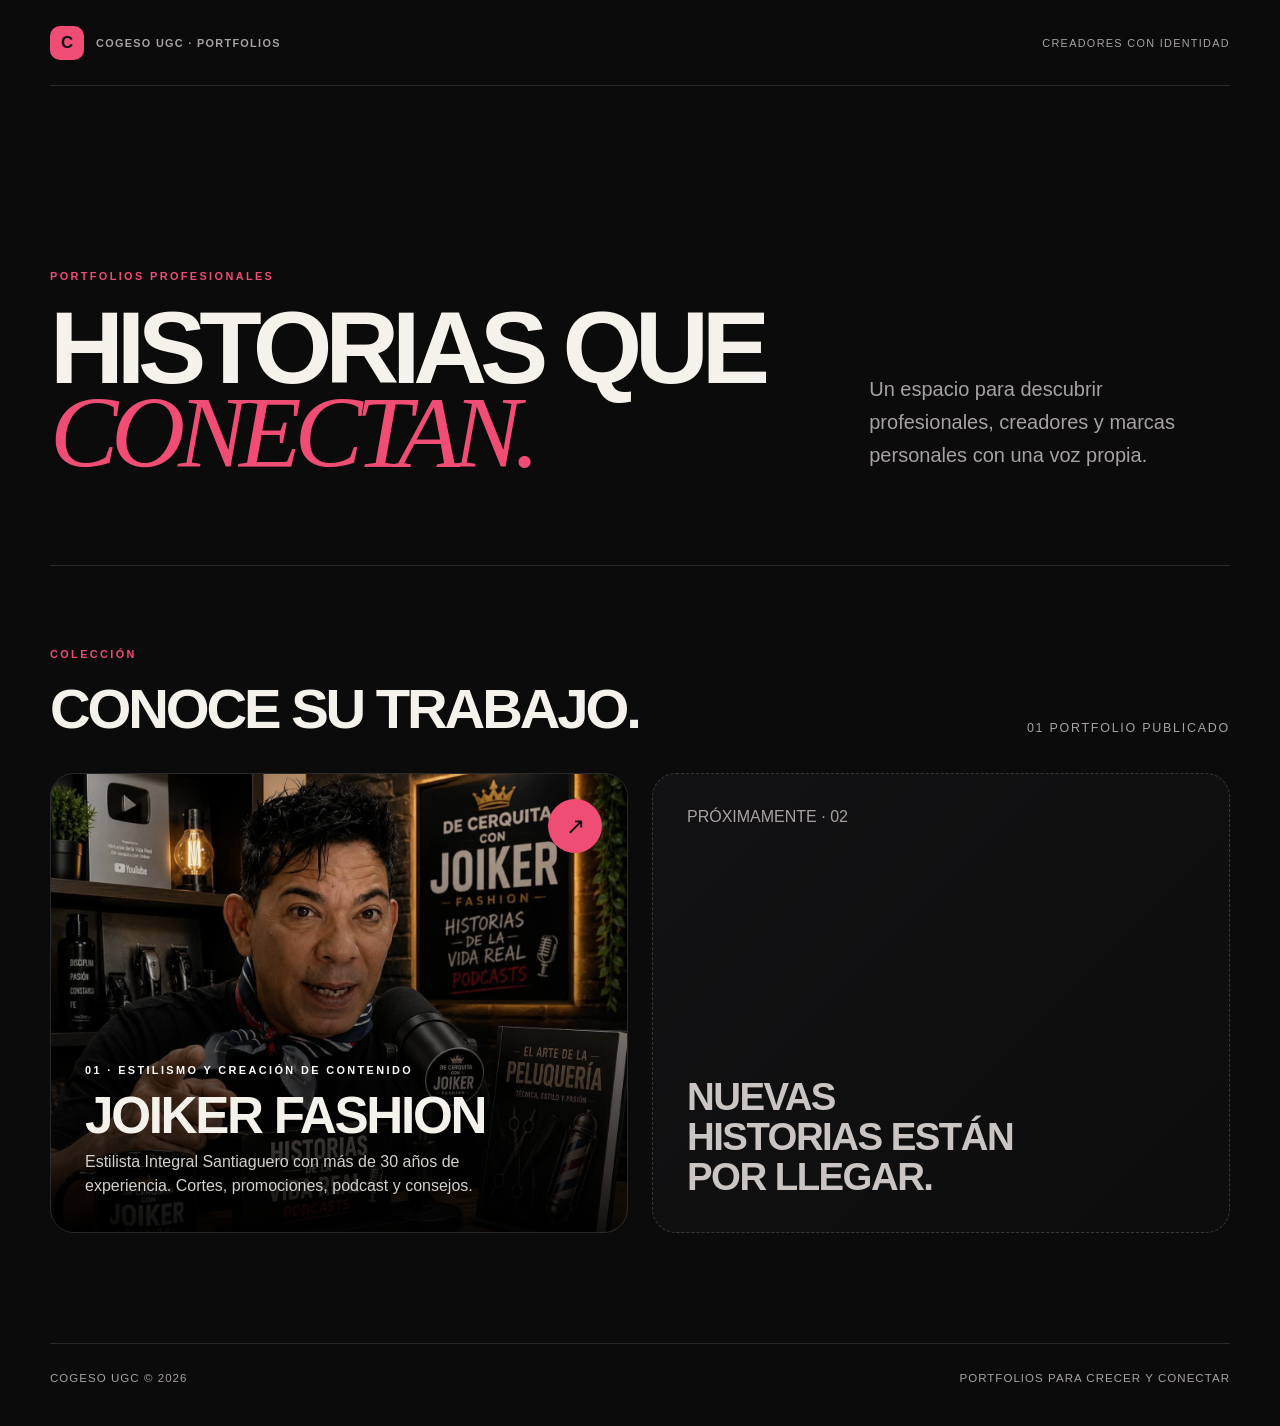
==== commit f57f4e2a: "portada para portfolio" ====
--- a/index.html
+++ b/index.html
@@ -1,17 +1,83 @@
-<!doctype html><html lang="es"><head>
-<meta charset="utf-8"><meta name="viewport" content="width=device-width,initial-scale=1"><meta name="theme-color" content="#080808">
-<meta name="description" content="Joiker Fashion — estilista integral santiaguero y creador de contenido con más de 30 años de experiencia.">
-<meta property="og:title" content="Joiker Fashion | Descubre tu imagen"><meta property="og:description" content="Cortes, promociones, podcast y consejos."><meta property="og:image" content="assets/portada-joiker-recortada.png">
-<title>Joiker Fashion | Descubre tu imagen</title><link rel="icon" type="image/png" href="assets/logo-limpio.png"><link rel="preconnect" href="https://fonts.googleapis.com"><link rel="preconnect" href="https://fonts.gstatic.com" crossorigin><link href="https://fonts.googleapis.com/css2?family=DM+Sans:wght@400;500;600&family=Italiana&display=swap" rel="stylesheet"><link rel="stylesheet" href="styles.css">
-</head><body>
-<a class="skip" href="#contenido">Ir al contenido</a>
-<header class="nav"><a class="brand" href="#inicio"><img src="assets/logo-limpio.png" alt="Logo Joiker Fashion"><span>JOIKER <b>FASHION</b></span></a><button class="menu-btn" aria-label="Abrir menú" aria-expanded="false"><i></i><i></i></button><nav><a href="#cortes">Cortes</a><a href="#promociones">Promociones</a><a href="#podcast">Podcast</a><a href="#consejos">Consejos</a><a href="#sobre-mi">Sobre mí</a></nav></header>
-<main id="contenido">
-<section class="hero" id="inicio"><div class="hero-copy reveal"><p class="eyebrow">ESTILISTA · CREADOR · CUBA</p><h1>DESCUBRE<br>TU NUEVA<br><em>IMAGEN.</em></h1><p>Más de 30 años de experiencia creando estilos con identidad.</p><a class="button" href="#cortes">Ver portfolio <span>↓</span></a></div><figure class="hero-photo reveal"><img src="assets/portada-joiker-recortada.png" alt="Diseño Joiker Fashion con perfiles y tijeras"></figure></section>
-<section class="category" id="cortes"><header class="category-head"><p class="index">01 / CORTES</p><div><h2>CORTES</h2><p>Precisión, experiencia y una imagen pensada para ti.</p></div></header><div class="category-cover cuts-cover"><img src="assets/corte-real-1.jpg" alt="Corte bob realizado por Joiker"><span>TRABAJOS REALES</span></div><div class="showcase photos two"><figure><img src="assets/corte-real-2.jpg" alt="Corte corto cobrizo realizado por Joiker"></figure><figure><img src="assets/corte-real-3.jpg" alt="Corte bob asimétrico realizado por Joiker"></figure></div><div class="phones"><figure class="phone"><video controls playsinline preload="metadata"><source src="assets/video-corte-1.mp4" type="video/mp4"></video><figcaption>Proceso de corte</figcaption></figure><figure class="phone"><video controls playsinline preload="metadata"><source src="assets/video-corte-2.mp4" type="video/mp4"></video><figcaption>Resultado final</figcaption></figure></div></section>
-<section class="category alt" id="promociones"><header class="category-head"><p class="index">02 / PROMOCIONES</p><div><h2>PROMOCIONES</h2><p>Contenido auténtico para lugares, experiencias y colaboraciones.</p></div></header><div class="category-cover"><img src="assets/portada-promociones-general.png" alt="Creador grabando contenido para promocionar un negocio local"><span>COLABORACIONES</span></div><div class="phones three"><figure class="phone"><video controls playsinline preload="metadata"><source src="assets/video-promocional.mp4" type="video/mp4"></video><figcaption>Promocional</figcaption></figure><figure class="phone"><video controls playsinline preload="metadata"><source src="assets/video-comico.mp4" type="video/mp4"></video><figcaption>Contenido cómico</figcaption></figure><figure class="phone"><video controls playsinline preload="metadata"><source src="assets/video-otro.mp4" type="video/mp4"></video><figcaption>Creación de contenido</figcaption></figure><figure class="phone"><video controls playsinline preload="metadata"><source src="assets/promocion-stiprintpc.mp4" type="video/mp4"></video><figcaption>Soluciones para emprendimientos</figcaption></figure><figure class="phone"><video controls playsinline preload="metadata"><source src="assets/promocion-danai-travel.mp4" type="video/mp4"></video><figcaption>Experiencia Disney · Danai Travel</figcaption></figure></div></section>
-<section class="category" id="podcast"><header class="category-head"><p class="index">03 / PODCAST</p><div><h2>DE CERQUITA CON<br>JOIKER FASHION</h2><p>Conversaciones cercanas e historias de la vida real.</p></div></header><div class="podcast-card"><img src="assets/podcast-de-cerquita.jpg" alt="De cerquita con Joiker Fashion, el podcast"><div><p class="quote">“La vida también se cuenta de cerquita.”</p><p class="podcast-copy">Historias, experiencias y conversaciones de la vida real. Descubre todos los episodios de De Cerquita con Joiker Fashion.</p><div class="podcast-actions"><a class="youtube-button" href="https://www.youtube.com/@DecerquitaconJoikerFashion" target="_blank" rel="noopener" aria-label="Ver los capítulos en YouTube"><svg viewBox="0 0 24 24" aria-hidden="true"><path d="M21.6 7.2a2.8 2.8 0 0 0-2-2C17.8 4.7 12 4.7 12 4.7s-5.8 0-7.6.5a2.8 2.8 0 0 0-2 2A29 29 0 0 0 2 12a29 29 0 0 0 .4 4.8 2.8 2.8 0 0 0 2 2c1.8.5 7.6.5 7.6.5s5.8 0 7.6-.5a2.8 2.8 0 0 0 2-2A29 29 0 0 0 22 12a29 29 0 0 0-.4-4.8Z"/><path class="play" d="m10 9 5 3-5 3Z"/></svg><span>Ver los capítulos</span></a></div></div></div></section>
-<section class="category alt" id="consejos"><header class="category-head"><p class="index">04 / CONSEJOS</p><div><h2>CONSEJOS</h2><p>Experiencia profesional explicada de forma sencilla.</p></div></header><div class="category-cover"><img src="assets/portada-consejos-general.png" alt="Herramientas de peluquería representando consejos profesionales"><span>EXPERIENCIA COMPARTIDA</span></div><div class="phones"><figure class="phone"><video controls playsinline preload="metadata"><source src="assets/video-consejos.mp4" type="video/mp4"></video><figcaption>Consejos profesionales</figcaption></figure><figure class="phone"><video controls playsinline preload="metadata"><source src="assets/video-tratamiento-aguacate.mp4" type="video/mp4"></video><figcaption>Tratamiento de aguacate</figcaption></figure><figure class="phone"><video controls playsinline preload="metadata"><source src="assets/consejo-cabello-danado.mp4" type="video/mp4"></video><figcaption>Cómo recuperar el cabello dañado</figcaption></figure></div></section>
-<section class="about" id="sobre-mi"><figure><img src="assets/joiker-perfil.jpg" alt="Joiker en su espacio profesional"></figure><div><p class="index">05 / SOBRE MÍ</p><h2>SOY JOIKER.</h2><p class="about-lead">Estilista Integral Santiaguero, <em>con más de 30 años de experiencia.</em></p><p>Conocido como <strong>Joiker Fashion</strong>. Siempre brindando un servicio de excelencia para descubrir tu nueva imagen.</p><p>Ahora iniciando en el mundo de la creación de contenido.</p></div></section>
-<section class="contact" id="contacto"><p class="index">06 / CONTACTO</p><div><p>¿TIENES UNA IDEA?</p><h2>HABLEMOS.</h2><a class="button js-email" href="#">Escríbeme ↗</a></div><nav class="social-icons" aria-label="Redes sociales"><a class="js-instagram" href="#" target="_blank" rel="noopener" aria-label="Instagram"><svg viewBox="0 0 24 24"><rect x="3" y="3" width="18" height="18" rx="5"/><circle cx="12" cy="12" r="4"/><circle cx="17.5" cy="6.5" r="1" class="fill"/></svg></a><a class="js-tiktok" href="#" target="_blank" rel="noopener" aria-label="TikTok"><svg viewBox="0 0 24 24"><path d="M15 3v11.2a4.7 4.7 0 1 1-4-4.65v3.2a1.7 1.7 0 1 0 1 1.55V3h3Zm0 0c.5 2.8 2.2 4.5 5 5v3.1c-2-.2-3.7-1-5-2.2"/></svg></a><a class="js-facebook" href="#" target="_blank" rel="noopener" aria-label="Facebook"><svg viewBox="0 0 24 24"><path d="M14 21v-8h3l.5-3H14V8.2c0-.9.3-1.7 1.8-1.7H18V3.8c-.4-.1-1.5-.2-2.6-.2-2.7 0-4.5 1.6-4.5 4.6V10H8v3h3v8"/></svg></a><a class="js-email" href="#" aria-label="Correo electrónico"><svg viewBox="0 0 24 24"><rect x="3" y="5" width="18" height="14" rx="2"/><path d="m4 7 8 6 8-6"/></svg></a></nav></section>
-</main><footer><span>© <span id="year"></span> Joiker Fashion</span><a href="#inicio">Volver arriba ↑</a></footer><div class="toast">Enlace pendiente</div><script src="script.js"></script></body></html>
+<!doctype html>
+<html lang="es">
+<head>
+  <meta charset="utf-8">
+  <meta name="viewport" content="width=device-width, initial-scale=1">
+  <meta name="description" content="Portfolios de creadores y profesionales desarrollados por Cogeso UGC.">
+  <meta name="theme-color" content="#0b0b0c">
+  <title>Portfolios · Cogeso UGC</title>
+  <link rel="icon" href="data:image/svg+xml,%3Csvg xmlns='http://www.w3.org/2000/svg' viewBox='0 0 64 64'%3E%3Crect width='64' height='64' rx='15' fill='%230b0b0c'/%3E%3Cpath d='M42 19c-3-3-6-5-11-5-10 0-18 8-18 18s8 18 18 18c5 0 9-2 12-5l-7-7c-1 1-3 2-5 2-5 0-8-3-8-8s3-8 8-8c2 0 4 1 5 2z' fill='%23f04d75'/%3E%3C/svg%3E">
+  <style>
+    :root{--bg:#0b0b0c;--surface:#141416;--ink:#f5f1eb;--muted:#a7a1a2;--line:#2a292c;--accent:#f04d75;--max:1180px}
+    *{box-sizing:border-box}
+    html{scroll-behavior:smooth}
+    body{margin:0;background:var(--bg);color:var(--ink);font-family:Arial,Helvetica,sans-serif}
+    a{color:inherit;text-decoration:none}
+    img{display:block;max-width:100%}
+    .topbar{width:min(calc(100% - 40px),var(--max));height:86px;margin:auto;display:flex;align-items:center;justify-content:space-between;border-bottom:1px solid var(--line)}
+    .brand{display:flex;align-items:center;gap:12px;font-size:.76rem;font-weight:800;letter-spacing:.2em}
+    .mark{width:34px;height:34px;border-radius:10px;background:var(--accent);display:grid;place-items:center;color:#111;font-size:1.05rem;letter-spacing:0}
+    .topbar span:last-child{color:var(--muted);font-size:.68rem;letter-spacing:.12em}
+    main{width:min(calc(100% - 40px),var(--max));margin:auto}
+    .hero{min-height:480px;padding:105px 0 90px;display:grid;grid-template-columns:minmax(0,1.35fr) minmax(220px,.65fr);gap:70px;align-items:end;border-bottom:1px solid var(--line)}
+    .eyebrow,.number{margin:0 0 24px;color:var(--accent);font-size:.68rem;font-weight:800;letter-spacing:.22em}
+    h1{max-width:780px;margin:0;font-size:clamp(3.2rem,8vw,7.6rem);line-height:.82;letter-spacing:-.07em}
+    h1 em{color:var(--accent);font-family:Georgia,serif;font-weight:400}
+    .intro{max-width:370px;margin:0 0 3px;color:var(--muted);font-size:clamp(1rem,1.7vw,1.25rem);line-height:1.65}
+    .collection{padding:82px 0 110px}
+    .section-head{display:flex;align-items:end;justify-content:space-between;gap:30px;margin-bottom:38px}
+    h2{margin:0;font-size:clamp(2rem,4.4vw,4.4rem);line-height:.9;letter-spacing:-.055em}
+    .count{margin:0;color:var(--muted);font-size:.78rem;letter-spacing:.14em}
+    .grid{display:grid;grid-template-columns:repeat(2,minmax(0,1fr));gap:24px}
+    .portfolio{position:relative;min-height:460px;overflow:hidden;border:1px solid var(--line);border-radius:24px;background:var(--surface);isolation:isolate}
+    .portfolio img{position:absolute;inset:0;width:100%;height:100%;object-fit:cover;object-position:center;filter:saturate(.85);transition:transform .55s ease,filter .55s ease}
+    .portfolio:after{content:"";position:absolute;inset:0;z-index:1;background:linear-gradient(180deg,rgba(0,0,0,.04) 25%,rgba(0,0,0,.9) 100%)}
+    .portfolio-content{position:absolute;z-index:2;inset:auto 0 0;padding:34px}
+    .portfolio .number{color:#fff;margin-bottom:14px}
+    .portfolio h3{margin:0 0 11px;font-size:clamp(2rem,4vw,3.6rem);line-height:.9;letter-spacing:-.045em}
+    .portfolio p{max-width:460px;margin:0;color:#d4d0cd;line-height:1.5}
+    .open{position:absolute;z-index:3;top:25px;right:25px;width:54px;height:54px;border-radius:50%;display:grid;place-items:center;background:var(--accent);color:#111;font-size:1.45rem;transition:transform .25s ease}
+    .portfolio:hover img{transform:scale(1.035);filter:saturate(1)}
+    .portfolio:hover .open{transform:rotate(45deg)}
+    .coming{min-height:460px;padding:34px;border:1px dashed #38373a;border-radius:24px;display:flex;flex-direction:column;justify-content:space-between;background:linear-gradient(135deg,#121214,#0d0d0e);color:var(--muted)}
+    .coming strong{max-width:330px;color:#cac5c2;font-size:clamp(1.6rem,3vw,2.8rem);line-height:1.05;letter-spacing:-.04em}
+    footer{width:min(calc(100% - 40px),var(--max));margin:auto;padding:28px 0 42px;border-top:1px solid var(--line);display:flex;justify-content:space-between;gap:20px;color:var(--muted);font-size:.72rem;letter-spacing:.09em}
+    @media(max-width:760px){.topbar{height:72px}.topbar>span:last-child{display:none}.hero{min-height:auto;padding:80px 0 70px;grid-template-columns:1fr;gap:36px}.intro{max-width:520px}.collection{padding:62px 0 80px}.section-head{align-items:start;flex-direction:column}.grid{grid-template-columns:1fr}.portfolio,.coming{min-height:410px}.portfolio-content{padding:26px}.coming{display:none}footer{flex-direction:column}}
+    @media(prefers-reduced-motion:reduce){html{scroll-behavior:auto}.portfolio img,.open{transition:none}}
+  </style>
+</head>
+<body>
+  <header class="topbar">
+    <a class="brand" href="./" aria-label="Inicio"><span class="mark">C</span><span>COGESO UGC · PORTFOLIOS</span></a>
+    <span>CREADORES CON IDENTIDAD</span>
+  </header>
+  <main>
+    <section class="hero">
+      <div>
+        <p class="eyebrow">PORTFOLIOS PROFESIONALES</p>
+        <h1>HISTORIAS QUE<br><em>CONECTAN.</em></h1>
+      </div>
+      <p class="intro">Un espacio para descubrir profesionales, creadores y marcas personales con una voz propia.</p>
+    </section>
+    <section class="collection" aria-labelledby="portfolios-title">
+      <header class="section-head">
+        <div><p class="eyebrow">COLECCIÓN</p><h2 id="portfolios-title">CONOCE SU TRABAJO.</h2></div>
+        <p class="count">01 PORTFOLIO PUBLICADO</p>
+      </header>
+      <div class="grid">
+        <a class="portfolio" href="joiker-fashion/" aria-label="Abrir el portfolio de Joiker Fashion">
+          <img src="joiker-fashion/assets/joiker-perfil.jpg" alt="Joiker Fashion en su espacio profesional">
+          <span class="open" aria-hidden="true">↗</span>
+          <div class="portfolio-content">
+            <p class="number">01 · ESTILISMO Y CREACIÓN DE CONTENIDO</p>
+            <h3>JOIKER FASHION</h3>
+            <p>Estilista Integral Santiaguero con más de 30 años de experiencia. Cortes, promociones, podcast y consejos.</p>
+          </div>
+        </a>
+        <div class="coming" aria-hidden="true"><span>PRÓXIMAMENTE · 02</span><strong>NUEVAS HISTORIAS ESTÁN POR LLEGAR.</strong></div>
+      </div>
+    </section>
+  </main>
+  <footer><span>COGESO UGC © 2026</span><span>PORTFOLIOS PARA CRECER Y CONECTAR</span></footer>
+</body>
+</html>
